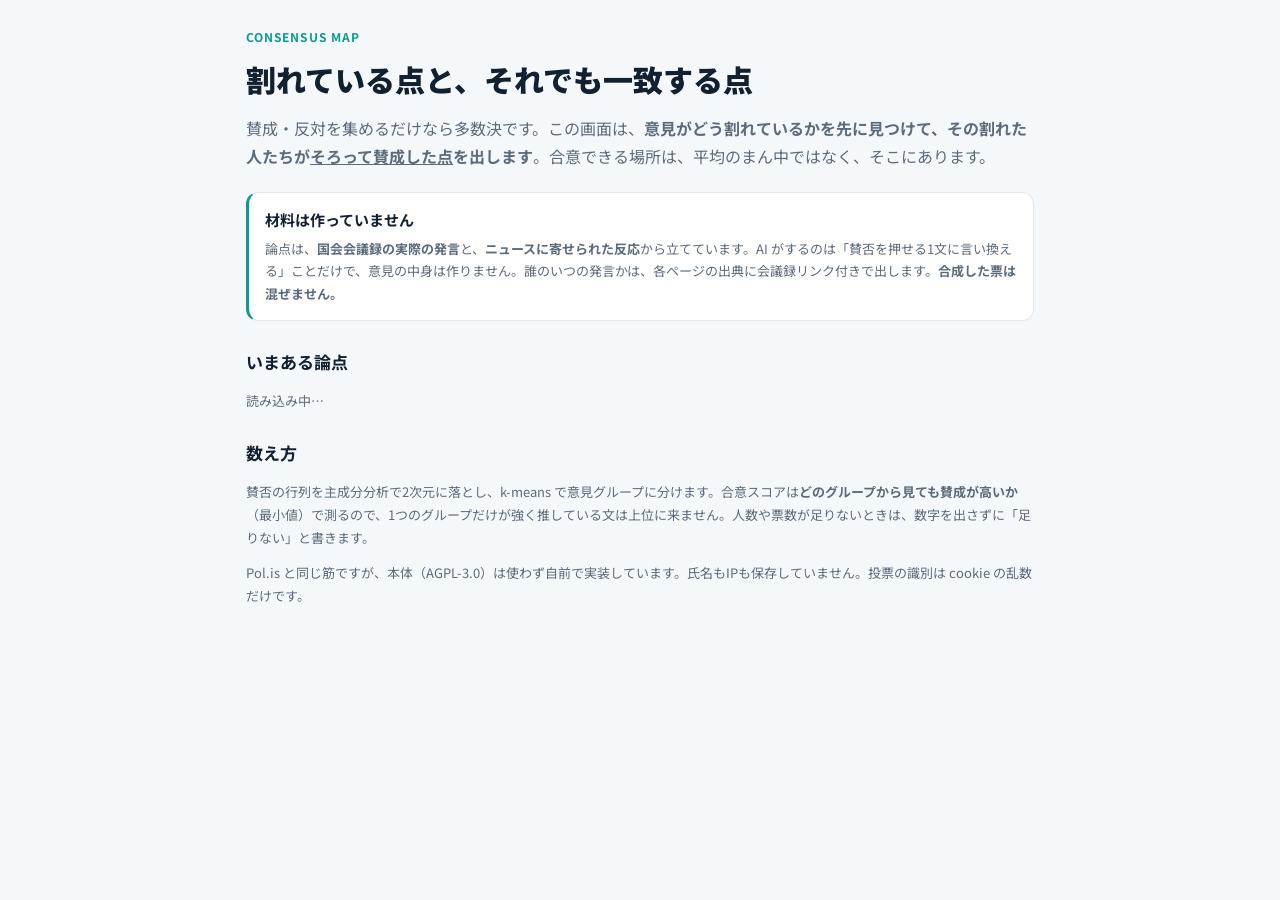
==== app/templates/index.html @ 83b9ed14 "Kurage 合意点マップ（kconsensus）の最初の形 Pol.is の合意点発見を自前実装（本体は AGPL-3.0 なので fork しない）。 賛否行列→PCA→k-means→グループ横" ====
<!doctype html>
<meta charset="utf-8">
<meta name="viewport" content="width=device-width,initial-scale=1">
<title>Kurage 合意点マップ — 割れている点と、それでも一致する点を出す</title>
<meta name="description" content="国会の実発言とニュースへの反応から論点を立て、賛否を集めて、意見のグループと合意点を出します。Pol.is と同じ筋の計算を自前で実装しています。">
<link rel="preconnect" href="https://fonts.googleapis.com">
<link href="https://fonts.googleapis.com/css2?family=Noto+Sans+JP:wght@400;700;900&display=swap" rel="stylesheet">
<link rel="stylesheet" href="style.css">
<div class="wrap">
<p class="kick">CONSENSUS MAP</p>
<h1>割れている点と、それでも一致する点</h1>
<p class="lead">賛成・反対を集めるだけなら多数決です。この画面は、<b>意見がどう割れているかを先に見つけて、その割れた人たちが<u>そろって賛成した点</u>を出します</b>。合意できる場所は、平均のまん中ではなく、そこにあります。</p>

<div class="panel">
  <h3>材料は作っていません</h3>
  <p class="note" style="margin:0">論点は、<b>国会会議録の実際の発言</b>と、<b>ニュースに寄せられた反応</b>から立てています。AI がするのは「賛否を押せる1文に言い換える」ことだけで、意見の中身は作りません。誰のいつの発言かは、各ページの出典に会議録リンク付きで出します。<b>合成した票は混ぜません。</b></p>
</div>

<h2>いまある論点</h2>
<div id="list"><p class="note">読み込み中…</p></div>

<h2>数え方</h2>
<p class="note">賛否の行列を主成分分析で2次元に落とし、k-means で意見グループに分けます。合意スコアは<b>どのグループから見ても賛成が高いか</b>（最小値）で測るので、1つのグループだけが強く推している文は上位に来ません。人数や票数が足りないときは、数字を出さずに「足りない」と書きます。</p>
<p class="note">Pol.is と同じ筋ですが、本体（AGPL-3.0）は使わず自前で実装しています。氏名もIPも保存していません。投票の識別は cookie の乱数だけです。</p>
</div>
<script>
const esc = t => String(t==null?'':t).replace(/[&<>"]/g, c => ({'&':'&amp;','<':'&lt;','>':'&gt;','"':'&quot;'}[c]));
fetch('api/topics').then(r=>r.json()).then(d=>{
  document.querySelector('#list').innerHTML = d.topics.length ? d.topics.map(t=>`
    <div class="stmt">
      <p class="q"><a href="t/${esc(t.slug)}/">${esc(t.name)}</a></p>
      <p class="b">${esc(t.lead||'')}</p>
      <p class="num">論点${t.statements}件・これまでの票${t.votes}</p>
    </div>`).join('') : '<p class="note">まだありません。</p>';
});
</script>
---- app/templates/style.css ----
:root{--ink:#12202f;--teal:#0a9a8f;--line:#dfe7ec;--mut:#5d6b7a;--bg:#f5f8fa}
*{box-sizing:border-box;min-width:0}
body{margin:0;background:var(--bg);color:var(--ink);font-family:"Noto Sans JP",system-ui,sans-serif;line-height:1.75}
.wrap{max-width:820px;margin:0 auto;padding:26px 16px 70px;overflow-wrap:anywhere}
h1{font-size:clamp(21px,4.6vw,30px);margin:.2em 0 .1em;font-weight:900}
.kick{color:var(--teal);font-weight:700;letter-spacing:.09em;font-size:12px;margin:0}
.lead{color:var(--mut);margin:.5em 0 1.4em}
.card{background:#fff;border:1px solid var(--line);border-radius:16px;padding:18px;box-shadow:0 2px 10px rgba(18,32,47,.05);margin:0 0 16px}
label{display:block;font-weight:700;font-size:14px;margin:12px 0 4px}
label small{font-weight:400;color:var(--mut)}
input,textarea{width:100%;border:1px solid var(--line);border-radius:10px;padding:11px;font:inherit}
textarea{min-height:110px;resize:vertical}
button{font:inherit;font-weight:700;border:0;border-radius:999px;padding:12px 26px;background:var(--teal);color:#fff;cursor:pointer;margin-top:14px}
button.g{background:#eef4f6;color:var(--ink);font-weight:400;padding:7px 14px;font-size:13px;margin:0}
button:disabled{opacity:.5;cursor:default}
.row{display:flex;gap:8px;flex-wrap:wrap;margin:8px 0 0}
h2{font-size:17px;margin:26px 0 .4em}
.note{color:var(--mut);font-size:13px}
.doc{white-space:pre-wrap;font-family:"Noto Sans JP",serif;background:#fff;border:1px solid var(--line);border-radius:12px;padding:22px;line-height:2.1;font-size:15px}
.kv{display:grid;grid-template-columns:minmax(0,1fr) minmax(0,1fr);gap:10px;margin:10px 0 0}
@media(max-width:560px){.kv{grid-template-columns:1fr}}
.kv div{background:#f2fbfa;border-radius:10px;padding:10px 12px}
.kv b{display:block;font-size:19px}
.kv span{font-size:12px;color:var(--mut)}
.warn{border-left:3px solid #e0a020;background:#fffaf0;padding:10px 12px;border-radius:8px;font-size:14px;margin:12px 0 0}
table{width:100%;border-collapse:collapse;font-size:14px}
td,th{border-bottom:1px solid var(--line);padding:8px 6px;text-align:left;vertical-align:top}
th{white-space:nowrap;width:34%}
.err{color:#b4232a;font-size:14px}
@media print{.noprint{display:none}body{background:#fff}.doc{border:0;padding:0}}

/* ここから下は、検索から直接来る解説ページ（陳情と請願の違い／書き方／名古屋市会）で使う部品。
   入口の1枚だけでは検索に拾われなかったので、語ごとにページを持たせている。 */
a{color:var(--teal)}
.crumb{font-size:12px;color:var(--mut);margin:0 0 6px}
.crumb a{color:var(--mut)}
.nav{display:flex;gap:8px;flex-wrap:wrap;margin:0 0 18px}
.nav a{display:inline-block;background:#fff;border:1px solid var(--line);border-radius:999px;
       padding:7px 15px;font-size:13px;text-decoration:none;color:var(--ink)}
.nav a[aria-current]{background:var(--teal);color:#fff;border-color:var(--teal);font-weight:700}
.step{counter-reset:s;list-style:none;padding:0;margin:0}
.step>li{position:relative;background:#fff;border:1px solid var(--line);border-radius:14px;
         padding:16px 18px 16px 58px;margin:0 0 12px}
.step>li::before{counter-increment:s;content:counter(s);position:absolute;left:16px;top:16px;
  width:28px;height:28px;border-radius:50%;background:var(--teal);color:#fff;font-weight:900;
  display:grid;place-items:center;font-size:14px}
.step h3{margin:0 0 .3em;font-size:16px}
.step p{margin:0;font-size:14px;color:var(--mut)}
.cmp{display:grid;grid-template-columns:minmax(0,1fr) minmax(0,1fr);gap:12px;margin:12px 0 0}
@media(max-width:560px){.cmp{grid-template-columns:1fr}}
.cmp>div{background:#fff;border:1px solid var(--line);border-radius:14px;padding:16px}
.cmp>div.on{border-color:var(--teal);box-shadow:0 2px 14px rgba(10,154,143,.12)}
.cmp h3{margin:0 0 .2em;font-size:17px}
.cmp .tag{display:inline-block;font-size:11px;font-weight:700;letter-spacing:.06em;
  background:#e8f6f5;color:#07726a;border-radius:999px;padding:3px 10px;margin:0 0 8px}
.cmp ul{margin:.4em 0 0;padding-left:1.2em;font-size:14px;color:var(--mut)}
.scroll{overflow-x:auto;-webkit-overflow-scrolling:touch}
.cta{display:inline-block;background:var(--teal);color:#fff;text-decoration:none;font-weight:700;
     border-radius:999px;padding:12px 26px;margin:6px 0 0}
.foot{margin:34px 0 0;padding:16px 0 0;border-top:1px solid var(--line);font-size:13px;color:var(--mut)}

/* 合意点マップの部品 */
a{color:var(--teal)}
.crumb{font-size:12px;color:var(--mut);margin:0 0 6px}
.crumb a{color:var(--mut)}
.stmt{background:#fff;border:1px solid var(--line);border-radius:16px;padding:18px;margin:0 0 14px}
.stmt .tag{display:inline-block;font-size:11px;font-weight:700;letter-spacing:.06em;border-radius:999px;
  padding:3px 10px;margin:0 0 8px}
.tag.diet{background:#e8f0f6;color:#24506f}
.tag.public{background:#fdf0e4;color:#8a5218}
.stmt p.q{font-size:17px;font-weight:700;margin:.1em 0 .5em;line-height:1.55}
.stmt p.b{font-size:13px;color:var(--mut);margin:0 0 12px}
.vote{display:grid;grid-template-columns:repeat(3,minmax(0,1fr));gap:8px}
.vote button{margin:0;padding:11px 0;font-size:14px;border-radius:12px;background:#eef4f6;color:var(--ink);font-weight:700}
.vote button.on{background:var(--teal);color:#fff}
.vote button.no.on{background:#b4232a}
.vote button.pa.on{background:#6c7c8c}
.bar{height:10px;border-radius:999px;background:#eef2f5;overflow:hidden;display:flex;margin:10px 0 6px}
.bar i{display:block;height:100%}
.bar i.a{background:var(--teal)}
.bar i.d{background:#b4232a}
.bar i.p{background:#c9d3da}
.num{font-size:12.5px;color:var(--mut)}
.prog{position:sticky;top:0;background:var(--bg);padding:10px 0;z-index:5;border-bottom:1px solid var(--line)}
.prog b{color:var(--teal)}
.panel{background:#fff;border:1px solid var(--line);border-left:3px solid var(--teal);border-radius:12px;
  padding:14px 16px;margin:0 0 16px}
.panel h3{margin:0 0 .3em;font-size:15px}
.ev{font-size:13.5px;border-bottom:1px solid var(--line);padding:10px 0}
.ev b{font-size:13px}
.ev span{color:var(--mut)}
.scroll{overflow-x:auto}
.gt{width:100%;border-collapse:collapse;font-size:13px}
.gt th,.gt td{border-bottom:1px solid var(--line);padding:7px 6px;text-align:left}
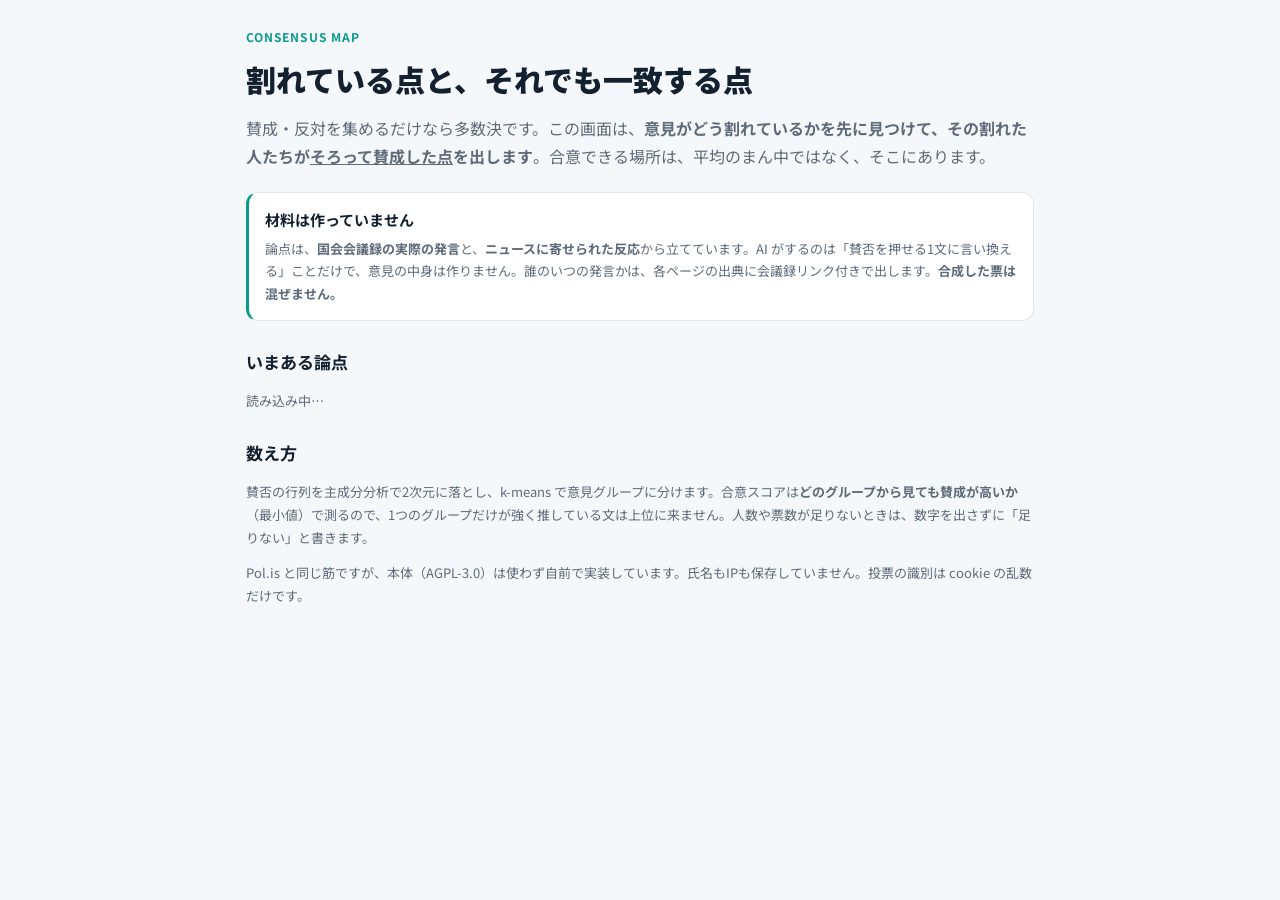
==== commit 98962e5a: "公開: kurage.exbridge.jp/kconsensus.php/ - php/kconsensus.php: cookie を双方向に中継する（投票者の識別が cookie の乱数   だ" ====
--- a/app/templates/index.html
+++ b/app/templates/index.html
@@ -1,4 +1,6 @@
 <!doctype html>
+<html lang="ja">
+<head>
 <meta charset="utf-8">
 <meta name="viewport" content="width=device-width,initial-scale=1">
 <title>Kurage 合意点マップ — 割れている点と、それでも一致する点を出す</title>
@@ -6,6 +8,8 @@
 <link rel="preconnect" href="https://fonts.googleapis.com">
 <link href="https://fonts.googleapis.com/css2?family=Noto+Sans+JP:wght@400;700;900&display=swap" rel="stylesheet">
 <link rel="stylesheet" href="style.css">
+</head>
+<body>
 <div class="wrap">
 <p class="kick">CONSENSUS MAP</p>
 <h1>割れている点と、それでも一致する点</h1>
@@ -34,3 +38,5 @@
     </div>`).join('') : '<p class="note">まだありません。</p>';
 });
 </script>
+</body>
+</html>
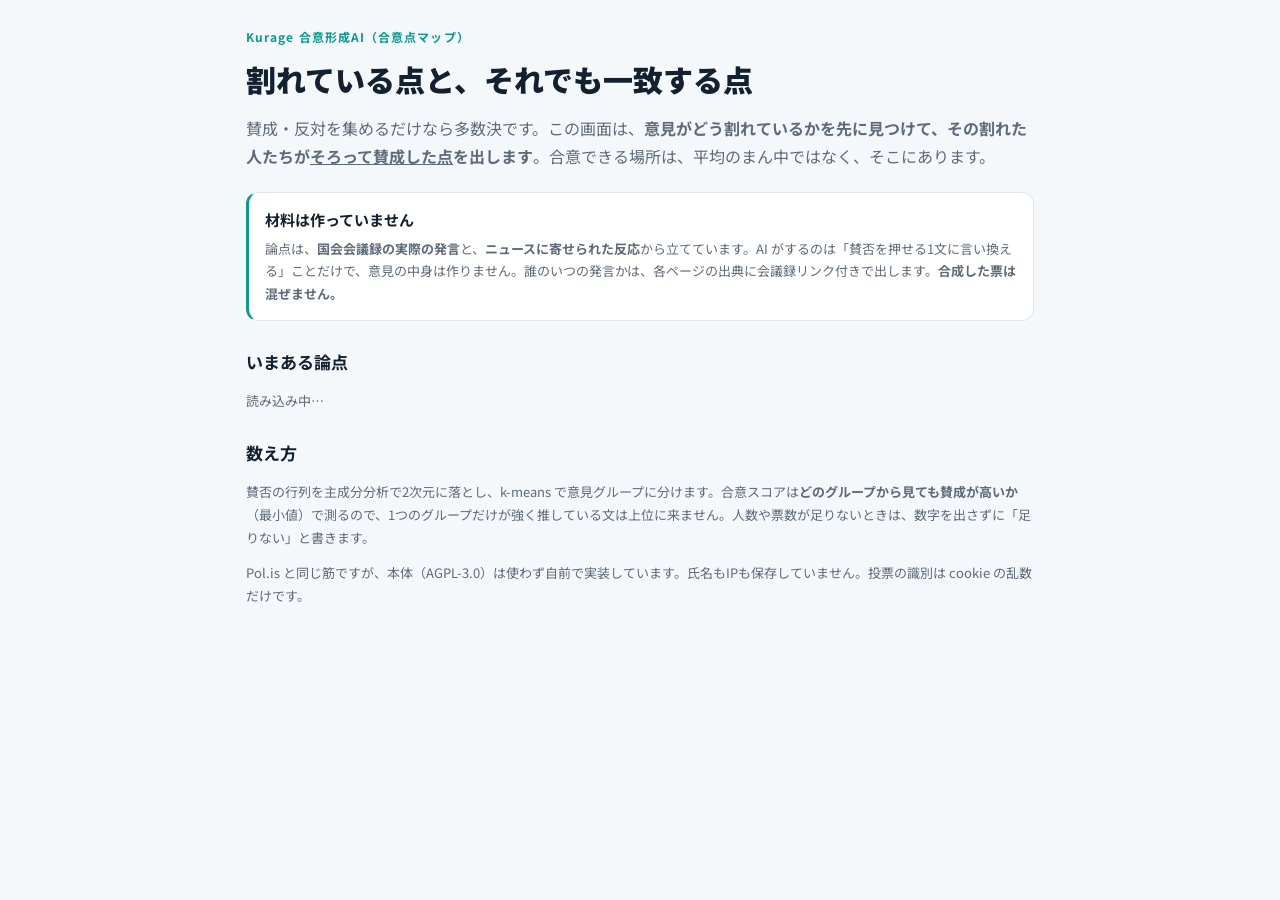
==== commit 826da3bc: "表示名を「Kurage 合意形成AI（合意点マップ）」に（しばらく旧名を括弧で残す） Co-Authored-By: Claude Opus 5.5 <noreply@anthropic.com>" ====
--- a/app/templates/index.html
+++ b/app/templates/index.html
@@ -3,7 +3,7 @@
 <head>
 <meta charset="utf-8">
 <meta name="viewport" content="width=device-width,initial-scale=1">
-<title>Kurage 合意点マップ — 割れている点と、それでも一致する点を出す</title>
+<title>Kurage 合意形成AI（合意点マップ） — 割れている点と、それでも一致する点を出す</title>
 <meta name="description" content="国会の実発言とニュースへの反応から論点を立て、賛否を集めて、意見のグループと合意点を出します。Pol.is と同じ筋の計算を自前で実装しています。">
 <link rel="preconnect" href="https://fonts.googleapis.com">
 <link href="https://fonts.googleapis.com/css2?family=Noto+Sans+JP:wght@400;700;900&display=swap" rel="stylesheet">
@@ -11,7 +11,7 @@
 </head>
 <body>
 <div class="wrap">
-<p class="kick">CONSENSUS MAP</p>
+<p class="kick">Kurage 合意形成AI（合意点マップ）</p>
 <h1>割れている点と、それでも一致する点</h1>
 <p class="lead">賛成・反対を集めるだけなら多数決です。この画面は、<b>意見がどう割れているかを先に見つけて、その割れた人たちが<u>そろって賛成した点</u>を出します</b>。合意できる場所は、平均のまん中ではなく、そこにあります。</p>
 
